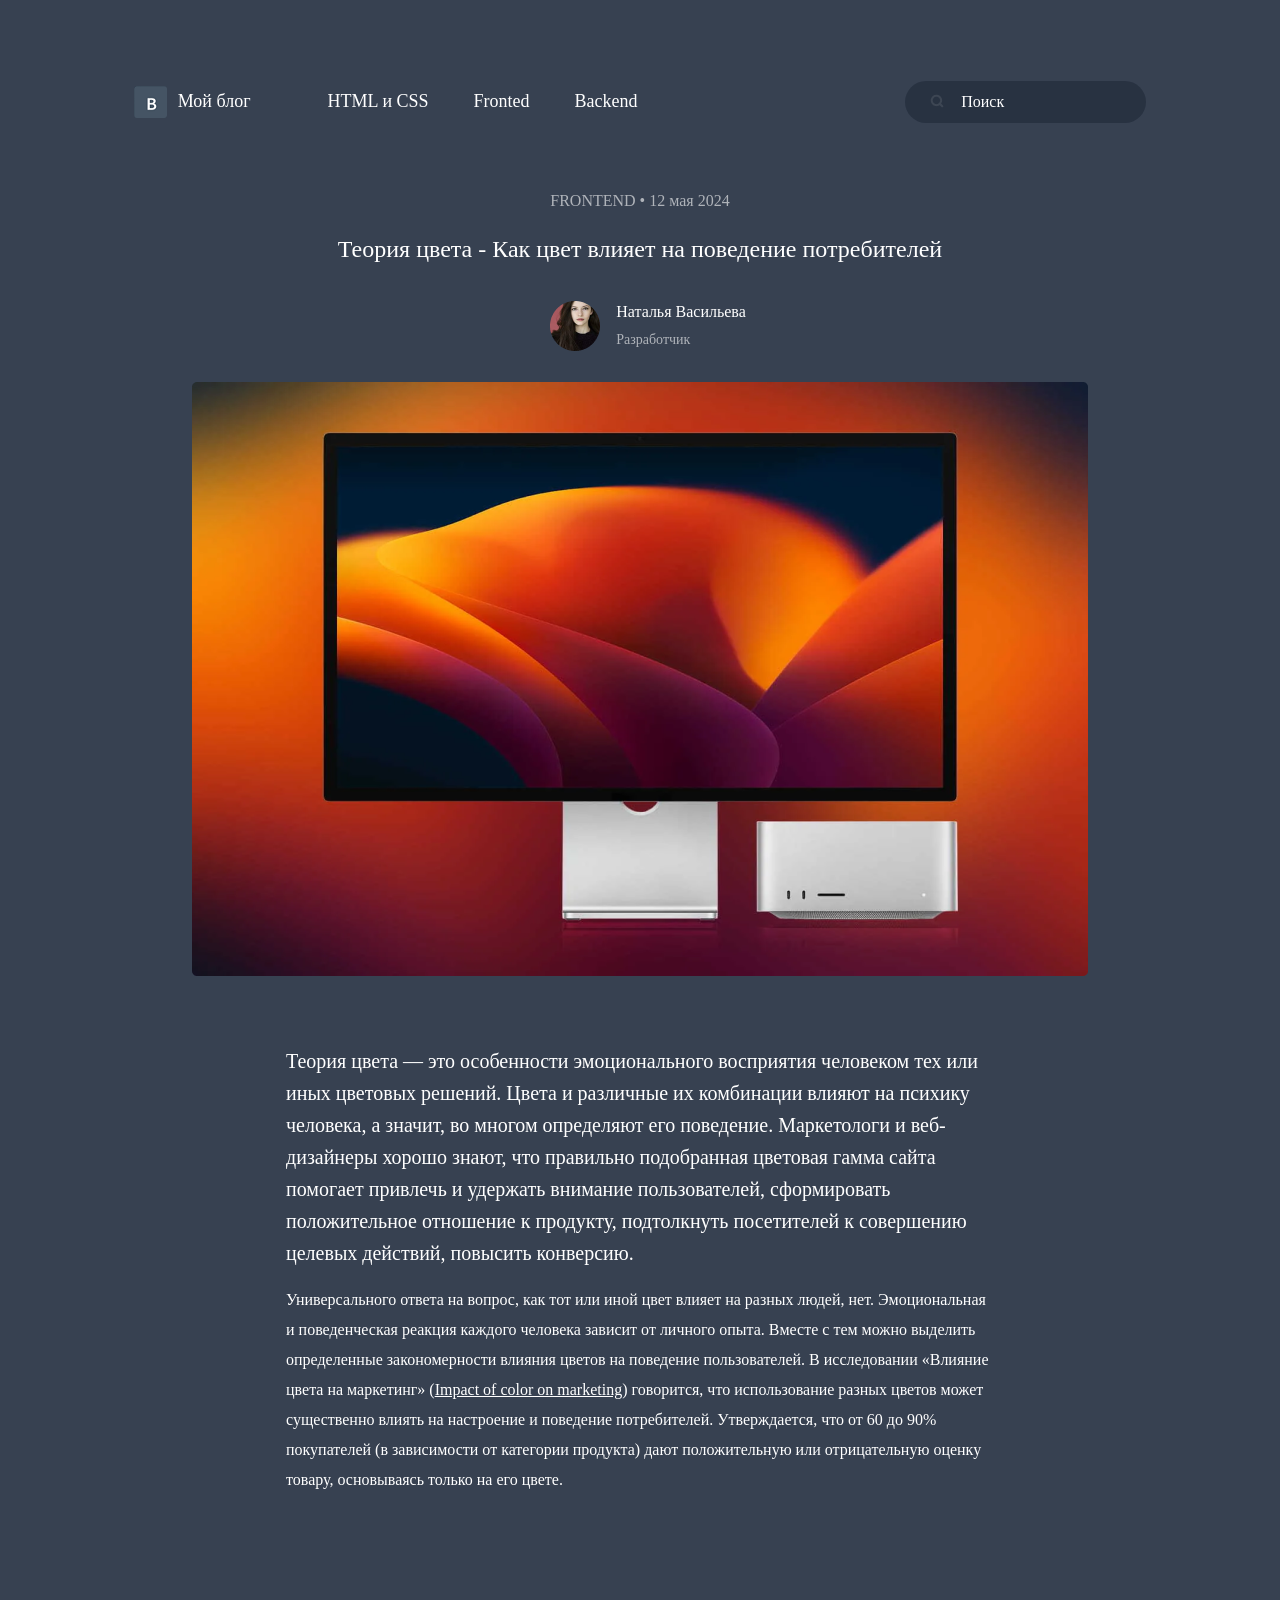
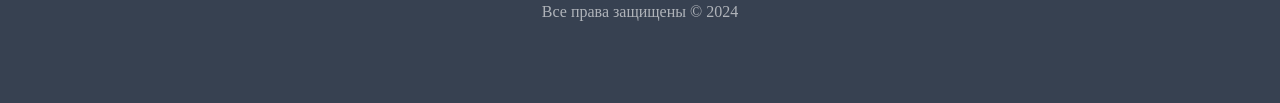
==== 1-Blog/index.html @ fc8245dd "Исправил замечания" ====
<!DOCTYPE html>
<html lang="en">

<head>
  <meta charset="UTF-8" />
  <meta name="viewport" content="width=device-width, initial-scale=1.0" />
  <title>Blog</title>
  <link rel="stylesheet" href="Styles_Blog/Blog.css" />
</head>

<body>
  <article>
    <header class="hero">
      <div class="hero__menu">
        <div class="icon">
          <img src="Pictures/icon1.png" alt="Логотип" /> Мой блог
        </div>
        <nav>
          <ul>
            <li><a href="#">HTML и CSS</a></li>
            <li><a href="#">Fronted</a></li>
            <li><a href="#">Backend</a></li>
          </ul>
        </nav>
      </div>

      <form action="#" id="search" class="hero__input">
        <div class="hero__icon-search">
          <img src="Pictures/search.png" alt="Иконка поиска">
        </div>
        <input type="text" placeholder="Поиск" name="text" />
      </form>
    </header>
    <main>
      <p class="HeroTime">
        FRONTEND &bull;
        <time datetime="2024-05-12">12 мая 2024</time>
      </p>
      <h1>Теория цвета - Как цвет влияет на поведение потребителей</h1>
      <div class="blockSignature">
        <div class="blockSignature__foto"></div>
        <img src="Pictures/Ellipse 1.png" alt="Фото разработчика" />
        <div class="blockSignature__inf">
          <address>Наталья Васильева</address>
          <p class="signature">Разработчик</p>
        </div>
      </div>
      <div class="block-image">
        <img src="Pictures/Rectangle 181.png" alt="Пример цветовой гаммы" />
      </div>

      <section class="main-section">
        <p class="SelectionText1">
          Теория цвета — это особенности эмоционального восприятия человеком
          тех или иных цветовых решений. Цвета и различные их комбинации
          влияют на психику человека, а значит, во многом определяют его
          поведение. Маркетологи и веб-дизайнеры хорошо знают, что правильно
          подобранная цветовая гамма сайта помогает привлечь и удержать
          внимание пользователей, сформировать положительное отношение к
          продукту, подтолкнуть посетителей к совершению целевых действий,
          повысить конверсию.
        </p>
        <p class="SelectionText2">
          Универсального ответа на вопрос, как тот или иной цвет влияет на
          разных людей, нет. Эмоциональная и поведенческая реакция каждого
          человека зависит от личного опыта. Вместе с тем можно выделить
          определенные закономерности влияния цветов на поведение
          пользователей. В исследовании «Влияние цвета на маркетинг» (<a
            href="https://www.researchgate.net/publication/235320162_Impact_of_color_on_marketing"
            target="_blank">Impact of color on marketing</a>) говорится, что использование разных цветов может
          существенно
          влиять на настроение и поведение потребителей. Утверждается, что от
          60 до 90% покупателей (в зависимости от категории продукта) дают
          положительную или отрицательную оценку товару, основываясь только на
          его цвете.
        </p>
      </section>
    </main>
  </article>
  <footer>Все права защищены &copy; 2024</footer>
</body>

</html>
---- 1-Blog/Styles_Blog/Blog.css ----
@font-face {
    font-family: "Roboto";
    src: url(/Fonts/Roboto-Regular.ttf);
}

:root {
    --white: #FFFFFF;
}

body {
    font-family: Roboto;
    font-weight: normal;
    margin: 0;
    background-color: #374151;
}

header a {
    font-size: 18px;
    line-height: 21.09px;
    text-decoration: none;
    color: var(--white);
}

ul {
    list-style: none;
    margin: 0;
    padding: 0;
}

form input {
    width: 224px;
    height: 40px;
    border-radius: 100px;
    font-size: 16px;
    line-height: 18.75px;
    font-family: Roboto;
    font-weight: normal;
    border: 1px;
    background-color: #1F293799;
    color: var(--white);
    padding-left: 15px;
}

form input::placeholder {
    color: var(--white);
    padding: 0 41px;
}

#search .HeroTime {
    font-size: 16px;
    line-height: 18.75px;
}

.HeroTime {
    text-align: center;
    margin-bottom: 14px;
    margin-top: 0;
    padding: 0;
    color: var(--white);
    opacity: 60%;
}

h1 {
    font-weight: 400;
    font-size: 24px;
    line-height: 38px;
    margin-bottom: 30px;
    padding: 0;
    text-align: center;
    color: var(--white);
}

address,
footer {
    font-size: 16px;
    line-height: 28px;
}

address {
    font-style: normal;
}

footer {
    padding: 0;
    margin-bottom: 77px;
    text-align: center;
    color: var(--white);
    opacity: 60%;
}

.signature {
    font-size: 14px;
    line-height: 28px;
    margin: 0;
    opacity: 60%;
}

.SelectionText1 {
    font-size: 20px;
    line-height: 32px;
    color: var(--white);
    padding: 0;
    margin-bottom: 16px;
    margin-top: 0;
}

.SelectionText2 {
    font-size: 16px;
    line-height: 30px;
    color: var(--white);
    padding: 0;
    margin-bottom: 103px;
    margin-top: 0;
}

.SelectionText2 a {
    color: var(--white);
}

.blockSignature {
    display: flex;
    justify-content: center;
    align-items: center;
    gap: 16px;
    margin-bottom: 28px;
    padding: 0;
}

.blockSignature__inf {
    display: flex;
    flex-direction: column;
    color: var(--white);
}

.block-image {
    display: flex;
    justify-content: center;
    align-items: center;
    border-radius: 5px;
    margin-bottom: 69px;
    padding: 0;
}

.icon {
    display: flex;
    justify-content: center;
    align-items: center;
    gap: 11px;
    font-size: 18px;
    line-height: 21.09px; 
    color: var(--white);                                                              
}

section {
    width: 708px;
}

.hero {
    max-width: 1440px;
    display: flex;
    justify-content: space-around;
    align-items: center;
    margin: 0 auto;
    margin-bottom: 69px;
}

.hero__menu {
    display: flex;
    justify-content: center;
    align-items: center;
    gap: 77px;
    padding-top: 81px; 
}

nav ul {
    display: flex;
    justify-content: center;
    align-items: center;
    gap: 45px;
}

.hero__input {
    padding-top: 81px;
    position: relative;
}

.hero__icon-search {
    position: absolute;
    left: 25px;
    bottom: 15px;
}

.main-section {
    display: flex;
    flex-direction: column;
    justify-content: center;
    align-items: center;
    margin: 0 auto;
}

img {
    display: block;
    width: auto;
    height: auto;
    max-width: 100%;
}
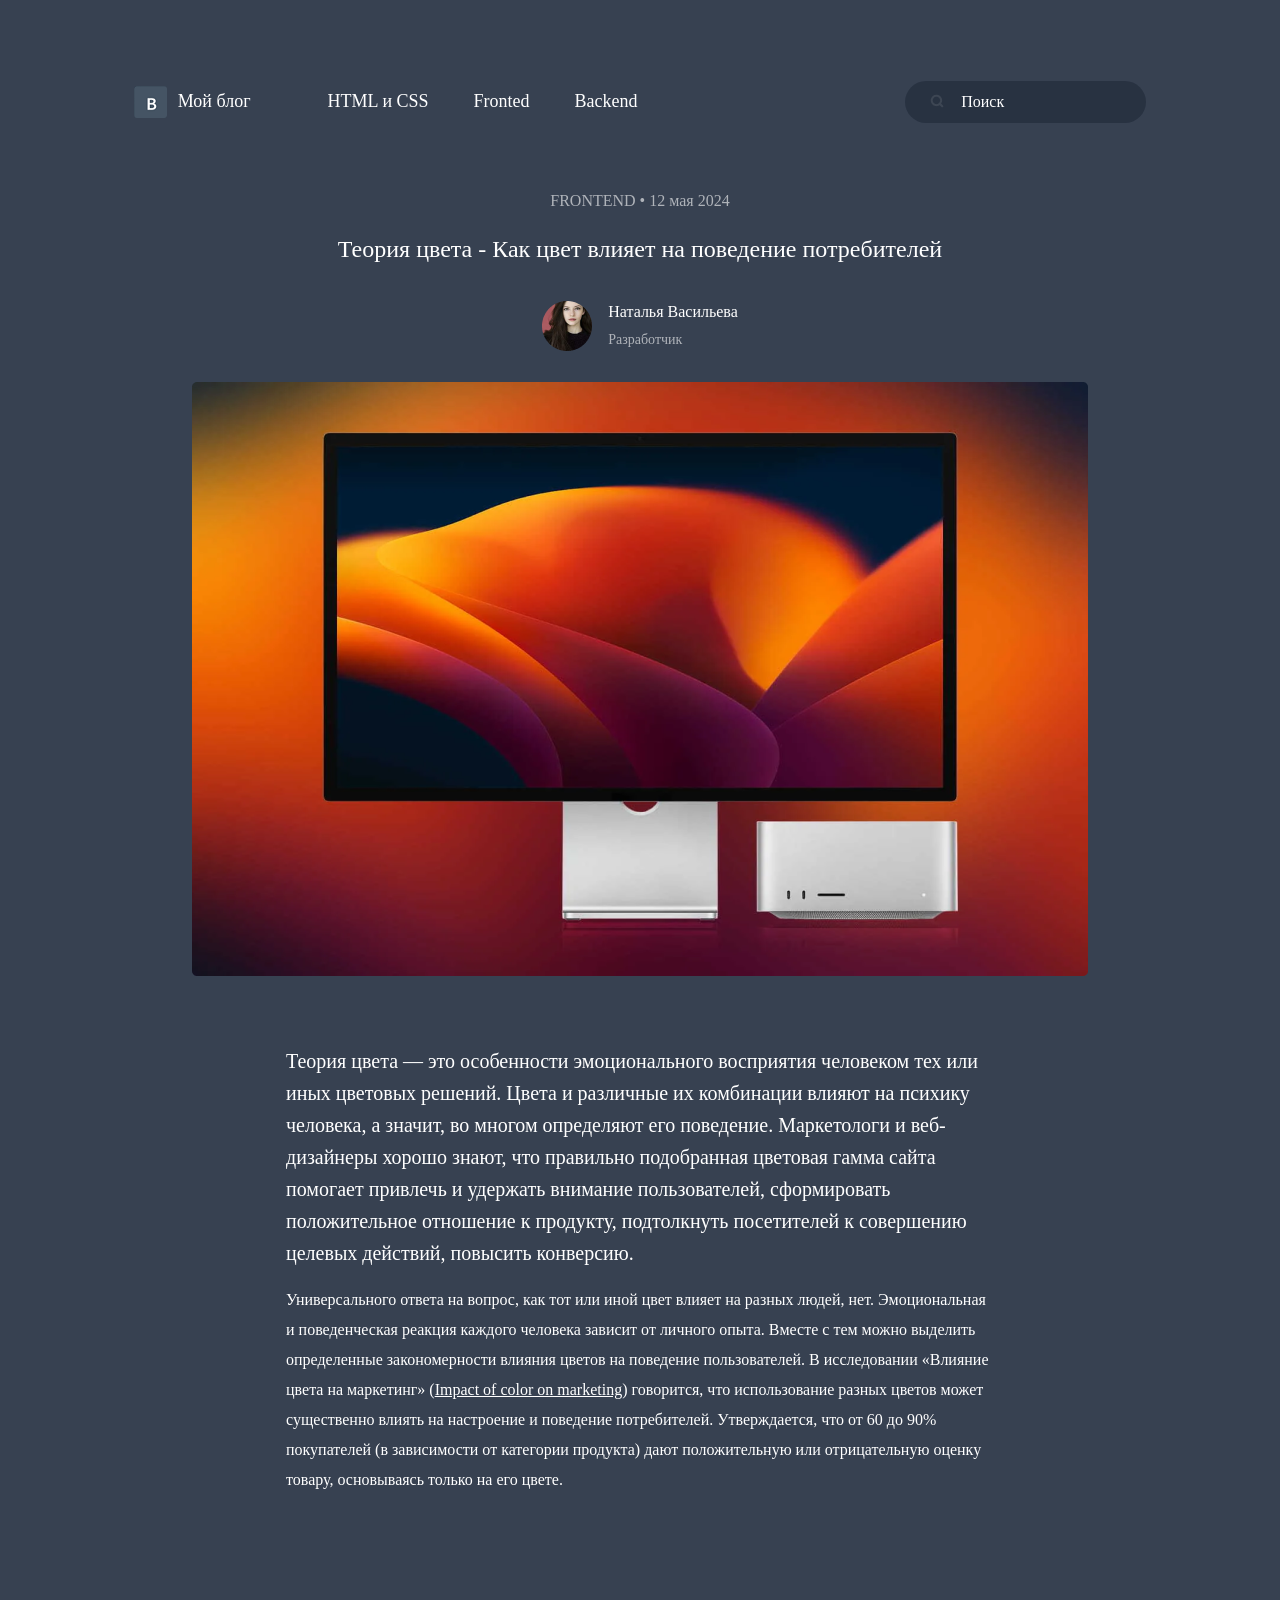
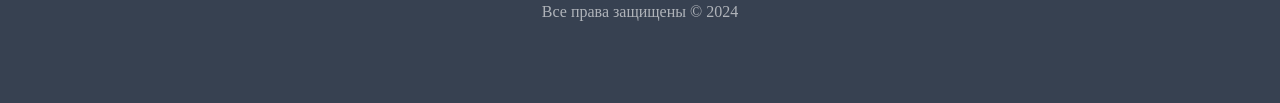
==== commit 23986121: "Исправил замечания 1-Blog и 2-Form" ====
--- a/1-Blog/index.html
+++ b/1-Blog/index.html
@@ -5,16 +5,20 @@
   <meta charset="UTF-8" />
   <meta name="viewport" content="width=device-width, initial-scale=1.0" />
   <title>Blog</title>
-  <link rel="stylesheet" href="Styles_Blog/Blog.css" />
+  <link rel="stylesheet" href="./Styles_Blog/Blog.css" />
 </head>
 
 <body>
   <article>
     <header class="hero">
       <div class="hero__menu">
-        <div class="icon">
-          <img src="Pictures/icon1.png" alt="Логотип" /> Мой блог
+        <div class="hero__logo">
+          <div class="icon">
+            <img src="./Pictures/icon1.png" alt="Логотип" />
+          </div>
+          <div class="hero__text">Мой блог</div>
         </div>
+
         <nav>
           <ul>
             <li><a href="#">HTML и CSS</a></li>
@@ -26,7 +30,7 @@
 
       <form action="#" id="search" class="hero__input">
         <div class="hero__icon-search">
-          <img src="Pictures/search.png" alt="Иконка поиска">
+          <img src="./Pictures/search.png" alt="Иконка поиска">
         </div>
         <input type="text" placeholder="Поиск" name="text" />
       </form>
@@ -38,15 +42,16 @@
       </p>
       <h1>Теория цвета - Как цвет влияет на поведение потребителей</h1>
       <div class="blockSignature">
-        <div class="blockSignature__foto"></div>
-        <img src="Pictures/Ellipse 1.png" alt="Фото разработчика" />
+        <div class="blockSignature__foto">
+          <img src="./Pictures/Ellipse 1.png" alt="Фото разработчика" />
+        </div>
         <div class="blockSignature__inf">
           <address>Наталья Васильева</address>
           <p class="signature">Разработчик</p>
         </div>
       </div>
       <div class="block-image">
-        <img src="Pictures/Rectangle 181.png" alt="Пример цветовой гаммы" />
+        <img src="./Pictures/Rectangle 181.png" alt="Пример цветовой гаммы" />
       </div>
 
       <section class="main-section">
--- a/1-Blog/Styles_Blog/Blog.css
+++ b/1-Blog/Styles_Blog/Blog.css
@@ -136,23 +136,37 @@
     display: flex;
     justify-content: center;
     align-items: center;
+    margin: 0 auto;
     border-radius: 5px;
     margin-bottom: 69px;
     padding: 0;
+    max-width: 896px; 
+    max-height: 594px; 
+}
+
+.hero__logo {
+    display: flex;
+    align-items: center;
+    gap: 11px;
 }
 
 .icon {
     display: flex;
     justify-content: center;
     align-items: center;
-    gap: 11px;
+    gap: 11px;  
+    max-width: 35px; 
+    max-height: 35px;                                                             
+}
+
+.hero__text {
     font-size: 18px;
     line-height: 21.09px; 
-    color: var(--white);                                                              
+    color: var(--white);
 }
 
 section {
-    width: 708px;
+    max-width: 708px;
 }
 
 .hero {
@@ -188,6 +202,8 @@
     position: absolute;
     left: 25px;
     bottom: 15px;
+    max-width: 14px; 
+    max-height: 14px; 
 }
 
 .main-section {
@@ -198,9 +214,12 @@
     margin: 0 auto;
 }
 
+.blockSignature__foto {
+    max-width: 50px; 
+    max-height: 50px; 
+}
+
 img {
-    display: block;
-    width: auto;
-    height: auto;
-    max-width: 100%;
+    width: 100%;
+    height: 100%;
 }
